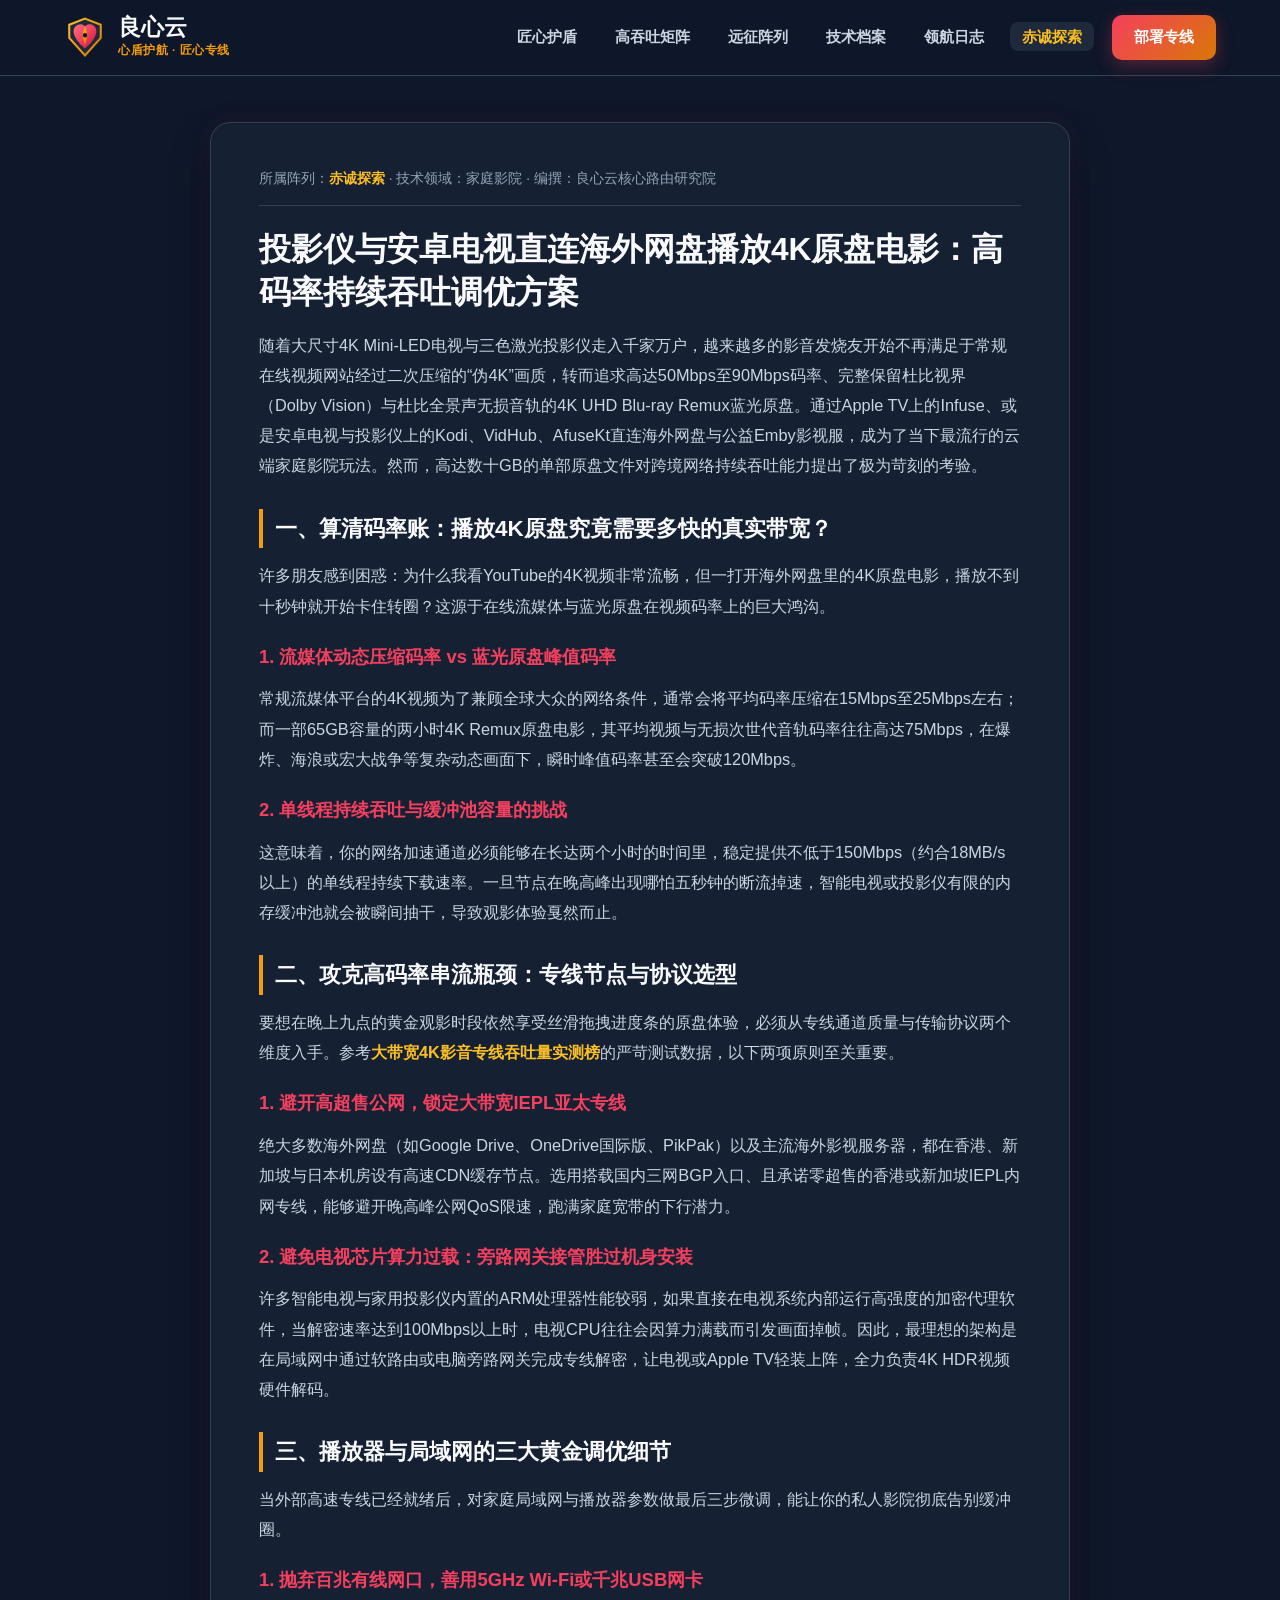
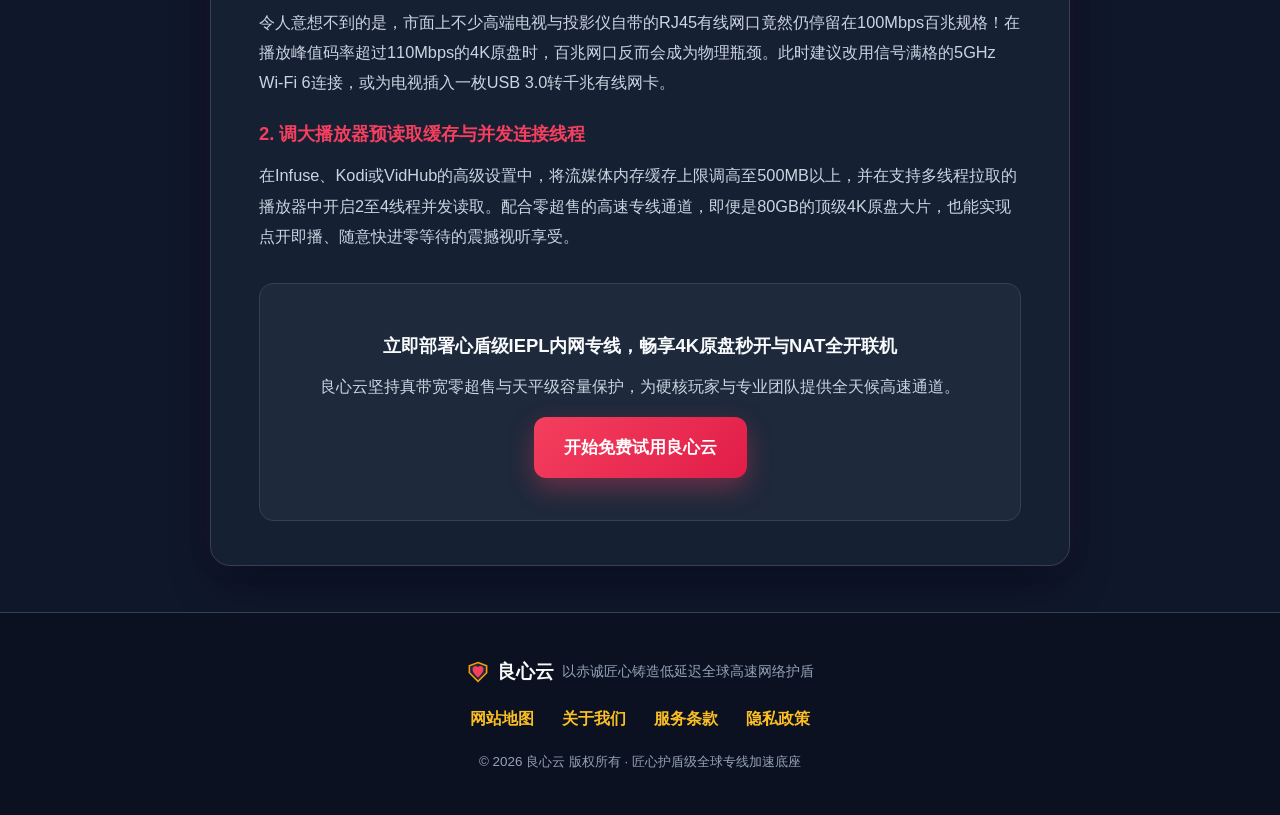
==== android-tv-projector-4k-remux-streaming.html @ 1a0107a6 "Deploy liangxinyun.quest landing page" ====
<!DOCTYPE html>
<html lang="zh-CN">
<head>
  <meta charset="UTF-8">
  <meta name="viewport" content="width=device-width, initial-scale=1.0">
  <title>投影仪与安卓电视直连海外网盘播放4K原盘电影：高码率持续吞吐调优方案 - 良心云</title>
  <meta name="description" content="拒绝压缩画质的流媒体妥协！详解Apple TV、安卓电视与投影仪通过WebDAV/Emby直连海外网盘播放80Mbps蓝光原盘的网络调优秘诀。">
  <link rel="canonical" href="https://liangxinyun.quest/android-tv-projector-4k-remux-streaming.html">
  <link rel="stylesheet" href="style.css">
</head>
<body>
  <header class="quest-header">
  <div class="deck-container deck-header-row">
    <a href="index.html" class="quest-brand" aria-label="良心云首页">
      <svg class="quest-logo-svg" viewBox="0 0 48 48" width="42" height="42" aria-hidden="true">
  <defs>
    <linearGradient id="shieldGoldGrad" x1="0%" y1="0%" x2="100%" y2="100%">
      <stop offset="0%" stop-color="#FBBF24"/>
      <stop offset="100%" stop-color="#D97706"/>
    </linearGradient>
    <linearGradient id="heartFlameGrad" x1="0%" y1="0%" x2="100%" y2="100%">
      <stop offset="0%" stop-color="#FB7185"/>
      <stop offset="50%" stop-color="#F43F5E"/>
      <stop offset="100%" stop-color="#BE123C"/>
    </linearGradient>
  </defs>
  <!-- Outer Shield Frame -->
  <polygon points="24,3 42,10 42,25 24,45 6,25 6,10" fill="#1E293B" stroke="url(#shieldGoldGrad)" stroke-width="2.4"/>
  <!-- Faceted Geometric Heart Crest -->
  <path d="M24 37C24 37 11 27.5 11 17.5C11 12.8 14.5 9.5 18.8 9.5C21.5 9.5 24 11.8 24 11.8C24 11.8 26.5 9.5 29.2 9.5C33.5 9.5 37 12.8 37 17.5C37 27.5 24 37 24 37Z" fill="url(#heartFlameGrad)"/>
  <!-- Golden Compass Needle Inside Heart -->
  <polygon points="24,11 27,22 24,33 21,22" fill="url(#shieldGoldGrad)"/>
  <circle cx="24" cy="22" r="2.5" fill="#0F172A"/>
</svg>
      <div class="quest-brand-meta">
        <span class="quest-brand-title">良心云</span>
        <span class="quest-brand-badge">心盾护航 · 匠心专线</span>
      </div>
    </a>
    <nav class="quest-nav" aria-label="主导航">
      <ul class="quest-nav-list">
        <li><a href="index.html#shield-armor" class="quest-nav-link">匠心护盾</a></li>
        <li><a href="index.html#throughput-matrix" class="quest-nav-link">高吞吐矩阵</a></li>
        <li><a href="index.html#expedition-tariffs" class="quest-nav-link">远征阵列</a></li>
        <li><a href="index.html#tech-dossier" class="quest-nav-link">技术档案</a></li>
        <li><a href="index.html#navigator-logs" class="quest-nav-link">领航日志</a></li>
        <li><a href="true-quest.html" class="quest-nav-link active-quest">赤诚探索</a></li>
      </ul>
      <a href="https://ww012.twilightaff.com/#/?code=A56DH1Af" rel="nofollow" target="_blank" class="quest-cta-btn">部署专线</a>
    </nav>
  </div>
</header>
  <main class="deck-container">
    <article class="quest-article-box">
      <div class="quest-article-meta">
        <span>所属阵列：<a href="true-quest.html">赤诚探索</a></span> · <span>技术领域：家庭影院</span> · <span>编撰：良心云核心路由研究院</span>
      </div>
      <h1>投影仪与安卓电视直连海外网盘播放4K原盘电影：高码率持续吞吐调优方案</h1>
      
<p>随着大尺寸4K Mini-LED电视与三色激光投影仪走入千家万户，越来越多的影音发烧友开始不再满足于常规在线视频网站经过二次压缩的“伪4K”画质，转而追求高达50Mbps至90Mbps码率、完整保留杜比视界（Dolby Vision）与杜比全景声无损音轨的4K UHD Blu-ray Remux蓝光原盘。通过Apple TV上的Infuse、或是安卓电视与投影仪上的Kodi、VidHub、AfuseKt直连海外网盘与公益Emby影视服，成为了当下最流行的云端家庭影院玩法。然而，高达数十GB的单部原盘文件对跨境网络持续吞吐能力提出了极为苛刻的考验。</p>

<h2>一、算清码率账：播放4K原盘究竟需要多快的真实带宽？</h2>
<p>许多朋友感到困惑：为什么我看YouTube的4K视频非常流畅，但一打开海外网盘里的4K原盘电影，播放不到十秒钟就开始卡住转圈？这源于在线流媒体与蓝光原盘在视频码率上的巨大鸿沟。</p>

<h3>1. 流媒体动态压缩码率 vs 蓝光原盘峰值码率</h3>
<p>常规流媒体平台的4K视频为了兼顾全球大众的网络条件，通常会将平均码率压缩在15Mbps至25Mbps左右；而一部65GB容量的两小时4K Remux原盘电影，其平均视频与无损次世代音轨码率往往高达75Mbps，在爆炸、海浪或宏大战争等复杂动态画面下，瞬时峰值码率甚至会突破120Mbps。</p>

<h3>2. 单线程持续吞吐与缓冲池容量的挑战</h3>
<p>这意味着，你的网络加速通道必须能够在长达两个小时的时间里，稳定提供不低于150Mbps（约合18MB/s以上）的单线程持续下载速率。一旦节点在晚高峰出现哪怕五秒钟的断流掉速，智能电视或投影仪有限的内存缓冲池就会被瞬间抽干，导致观影体验戛然而止。</p>

<h2>二、攻克高码率串流瓶颈：专线节点与协议选型</h2>
<p>要想在晚上九点的黄金观影时段依然享受丝滑拖拽进度条的原盘体验，必须从专线通道质量与传输协议两个维度入手。参考<a href="https://tizilab.net/" target="_blank">大带宽4K影音专线吞吐量实测榜</a>的严苛测试数据，以下两项原则至关重要。</p>

<h3>1. 避开高超售公网，锁定大带宽IEPL亚太专线</h3>
<p>绝大多数海外网盘（如Google Drive、OneDrive国际版、PikPak）以及主流海外影视服务器，都在香港、新加坡与日本机房设有高速CDN缓存节点。选用搭载国内三网BGP入口、且承诺零超售的香港或新加坡IEPL内网专线，能够避开晚高峰公网QoS限速，跑满家庭宽带的下行潜力。</p>

<h3>2. 避免电视芯片算力过载：旁路网关接管胜过机身安装</h3>
<p>许多智能电视与家用投影仪内置的ARM处理器性能较弱，如果直接在电视系统内部运行高强度的加密代理软件，当解密速率达到100Mbps以上时，电视CPU往往会因算力满载而引发画面掉帧。因此，最理想的架构是在局域网中通过软路由或电脑旁路网关完成专线解密，让电视或Apple TV轻装上阵，全力负责4K HDR视频硬件解码。</p>

<h2>三、播放器与局域网的三大黄金调优细节</h2>
<p>当外部高速专线已经就绪后，对家庭局域网与播放器参数做最后三步微调，能让你的私人影院彻底告别缓冲圈。</p>

<h3>1. 抛弃百兆有线网口，善用5GHz Wi-Fi或千兆USB网卡</h3>
<p>令人意想不到的是，市面上不少高端电视与投影仪自带的RJ45有线网口竟然仍停留在100Mbps百兆规格！在播放峰值码率超过110Mbps的4K原盘时，百兆网口反而会成为物理瓶颈。此时建议改用信号满格的5GHz Wi-Fi 6连接，或为电视插入一枚USB 3.0转千兆有线网卡。</p>

<h3>2. 调大播放器预读取缓存与并发连接线程</h3>
<p>在Infuse、Kodi或VidHub的高级设置中，将流媒体内存缓存上限调高至500MB以上，并在支持多线程拉取的播放器中开启2至4线程并发读取。配合零超售的高速专线通道，即便是80GB的顶级4K原盘大片，也能实现点开即播、随意快进零等待的震撼视听享受。</p>

      <div class="quest-cta-banner">
        <h3>立即部署心盾级IEPL内网专线，畅享4K原盘秒开与NAT全开联机</h3>
        <p>良心云坚持真带宽零超售与天平级容量保护，为硬核玩家与专业团队提供全天候高速通道。</p>
        <p style="margin-top:14px;">
          <a href="https://ww012.twilightaff.com/#/?code=A56DH1Af" rel="nofollow" target="_blank" class="btn-flame-primary">开始免费试用良心云</a>
        </p>
      </div>
    </article>
  </main>
  <footer class="quest-footer">
  <div class="deck-container footer-deck">
    <div class="footer-crest-line">
      <svg viewBox="0 0 28 28" width="22" height="22" aria-hidden="true">
        <polygon points="14,2 25,6 25,15 14,26 3,15 3,6" fill="#1E293B" stroke="#F59E0B" stroke-width="2"/>
        <path d="M14 21C14 21 7 15.5 7 10.5C7 8 9 6.5 11.2 6.5C12.7 6.5 14 8 14 8C14 8 15.3 6.5 16.8 6.5C19 6.5 21 8 21 10.5C21 15.5 14 21 14 21Z" fill="#F43F5E"/>
      </svg>
      <span class="footer-title-strong">良心云</span>
      <span class="footer-sub-motto">以赤诚匠心铸造低延迟全球高速网络护盾</span>
    </div>
    <nav class="footer-quad-links" aria-label="页脚导航">
      <a href="sitemap.html">网站地图</a>
      <a href="about.html">关于我们</a>
      <a href="terms.html">服务条款</a>
      <a href="privacy.html">隐私政策</a>
    </nav>
    <p class="footer-copyright">© 2026 良心云 版权所有 · 匠心护盾级全球专线加速底座</p>
  </div>
</footer>
</body>
</html>
---- style.css ----
/* 良心云 liangxinyun.quest - 匠心天平护盾之心与深海赤金探索风格 */
:root {
  --navy-abyss: #0F172A;
  --indigo-slate: #1E293B;
  --indigo-card: #162033;
  --heart-flame: #F43F5E;
  --artisan-gold: #F59E0B;
  --gold-bright: #FBBF24;
  --emerald-ok: #10B981;
  --text-alabaster: #F8FAFC;
  --text-silver: #CBD5E1;
  --text-muted: #94A3B8;
  --border-steel: #334155;
  --shadow-quest: 0 20px 44px -10px rgba(2, 6, 23, 0.65), 0 0 24px rgba(244, 63, 94, 0.08);
}

* {
  box-sizing: border-box;
  margin: 0;
  padding: 0;
}

html {
  scroll-behavior: smooth;
  font-size: 16px;
}

body {
  font-family: -apple-system, BlinkMacSystemFont, "PingFang SC", "Hiragino Sans GB", "Microsoft YaHei", sans-serif;
  background-color: var(--navy-abyss);
  color: var(--text-silver);
  line-height: 1.78;
}

/* 醒目赤金超链接，访问前后保持一致，绝不使用默认蓝紫 */
a,
a:link,
a:visited {
  color: var(--gold-bright);
  text-decoration: none;
  font-weight: 600;
  transition: color 0.2s ease, opacity 0.2s ease;
}

a:hover,
a:active {
  color: var(--heart-flame);
  text-decoration: underline;
}

.deck-container {
  width: 100%;
  max-width: 1200px;
  margin: 0 auto;
  padding: 0 24px;
}

/* Header */
.quest-header {
  position: sticky;
  top: 0;
  z-index: 100;
  background: rgba(15, 23, 42, 0.95);
  border-bottom: 1px solid var(--border-steel);
}

.deck-header-row {
  display: flex;
  align-items: center;
  justify-content: space-between;
  padding-top: 14px;
  padding-bottom: 14px;
  gap: 16px;
}

.quest-brand,
.quest-brand:link,
.quest-brand:visited {
  display: inline-flex;
  align-items: center;
  gap: 12px;
  color: var(--text-alabaster);
  text-decoration: none;
}

.quest-brand-meta {
  display: flex;
  flex-direction: column;
}

.quest-brand-title {
  font-size: 1.42rem;
  font-weight: 900;
  color: var(--text-alabaster);
  line-height: 1.15;
}

.quest-brand-badge {
  font-size: 0.72rem;
  color: var(--artisan-gold);
  font-weight: 700;
  letter-spacing: 0.05em;
}

.quest-nav {
  display: flex;
  align-items: center;
  gap: 18px;
  flex-wrap: wrap;
}

.quest-nav-list {
  display: flex;
  align-items: center;
  list-style: none;
  gap: 14px;
  flex-wrap: wrap;
}

.quest-nav-link,
.quest-nav-link:link,
.quest-nav-link:visited {
  color: var(--text-silver);
  font-size: 0.95rem;
  font-weight: 600;
  padding: 6px 12px;
  border-radius: 8px;
  text-decoration: none;
}

.quest-nav-link:hover,
.quest-nav-link.active-quest {
  color: var(--gold-bright);
  background: var(--indigo-slate);
  text-decoration: none;
}

.quest-cta-btn,
.quest-cta-btn:link,
.quest-cta-btn:visited {
  display: inline-flex;
  align-items: center;
  justify-content: center;
  background: linear-gradient(135deg, #F43F5E 0%, #D97706 100%);
  color: #FFFFFF;
  font-size: 0.94rem;
  font-weight: 800;
  padding: 9px 22px;
  border-radius: 10px;
  box-shadow: 0 6px 18px rgba(244, 63, 94, 0.30);
  text-decoration: none;
}

.quest-cta-btn:hover {
  color: #FFFFFF;
  transform: translateY(-1px);
  text-decoration: none;
}

/* Keyframes */
@keyframes astrolabeRotate {
  0% { transform: rotate(0deg); }
  100% { transform: rotate(360deg); }
}

@keyframes shieldPulse {
  0%, 100% { transform: scale(1); }
  50% { transform: scale(1.06); }
}

@keyframes beamDash {
  0% { stroke-dashoffset: 320; }
  100% { stroke-dashoffset: 0; }
}

/* Command-Deck Hero */
.command-hero {
  padding: 64px 0 50px;
}

.command-grid {
  display: grid;
  grid-template-columns: 1.06fr 0.94fr;
  gap: 42px;
  align-items: center;
}

.crest-pill {
  display: inline-flex;
  align-items: center;
  gap: 10px;
  background: var(--indigo-slate);
  border: 1px solid #475569;
  color: var(--gold-bright);
  padding: 6px 16px;
  border-radius: 8px;
  font-size: 0.86rem;
  font-weight: 700;
  margin-bottom: 20px;
}

.crest-dot {
  width: 9px;
  height: 9px;
  border-radius: 50%;
  background: var(--emerald-ok);
  box-shadow: 0 0 8px var(--emerald-ok);
}

.command-h1 {
  font-size: 2.7rem;
  line-height: 1.25;
  font-weight: 900;
  color: var(--text-alabaster);
  margin-bottom: 20px;
}

.command-h1 .flame-span {
  color: var(--heart-flame);
}

.command-h1 .gold-span {
  color: var(--gold-bright);
}

.command-desc {
  font-size: 1.1rem;
  color: var(--text-silver);
  margin-bottom: 28px;
}

.command-actions {
  display: flex;
  flex-wrap: wrap;
  gap: 16px;
  margin-bottom: 32px;
}

.btn-flame-primary,
.btn-flame-primary:link,
.btn-flame-primary:visited {
  display: inline-flex;
  align-items: center;
  justify-content: center;
  background: linear-gradient(135deg, #F43F5E 0%, #E11D48 100%);
  color: #FFFFFF;
  font-size: 1.05rem;
  font-weight: 800;
  padding: 15px 30px;
  border-radius: 12px;
  box-shadow: 0 10px 26px rgba(244, 63, 94, 0.35);
  text-decoration: none;
}

.btn-flame-primary:hover {
  color: #FFFFFF;
  transform: translateY(-2px);
  text-decoration: none;
}

.btn-gold-rank,
.btn-gold-rank:link,
.btn-gold-rank:visited {
  display: inline-flex;
  align-items: center;
  justify-content: center;
  background: var(--indigo-slate);
  color: var(--gold-bright);
  border: 2px solid var(--artisan-gold);
  font-size: 1.03rem;
  font-weight: 800;
  padding: 13px 26px;
  border-radius: 12px;
  text-decoration: none;
}

.btn-gold-rank:hover {
  background: #283548;
  color: #FFFFFF;
  transform: translateY(-2px);
  text-decoration: none;
}

.telemetry-bar {
  display: grid;
  grid-template-columns: repeat(3, 1fr);
  gap: 14px;
  background: var(--indigo-card);
  border: 1px solid var(--border-steel);
  border-radius: 14px;
  padding: 16px 20px;
}

.tele-item strong {
  display: block;
  font-size: 1.32rem;
  color: var(--gold-bright);
  font-weight: 900;
}

.tele-item span {
  font-size: 0.82rem;
  color: var(--text-muted);
}

/* Astrolabe Stage */
.astrolabe-panel {
  background: radial-gradient(circle at center, #1E293B 0%, #0F172A 100%);
  border: 1.5px solid var(--border-steel);
  border-radius: 22px;
  padding: 22px;
  box-shadow: var(--shadow-quest);
}

.astrolabe-header {
  display: flex;
  justify-content: space-between;
  align-items: center;
  padding-bottom: 10px;
  margin-bottom: 12px;
  border-bottom: 1px solid var(--border-steel);
  font-size: 0.84rem;
  color: var(--text-alabaster);
  font-weight: 700;
}

.astrolabe-status {
  color: var(--emerald-ok);
  font-size: 0.78rem;
}

.astrolabe-svg {
  width: 100%;
  height: auto;
  display: block;
}

.compass-ring-rot {
  transform-origin: 230px 175px;
  animation: astrolabeRotate 24s infinite linear;
}

.heart-shield-core {
  transform-origin: 230px 175px;
  animation: shieldPulse 2.6s infinite ease-in-out;
}

.route-beam {
  stroke-dasharray: 320;
  animation: beamDash 3.6s infinite linear;
}

/* Divider */
.astrolabe-divider {
  width: 100%;
  overflow: hidden;
  padding: 8px 0;
}

.astrolabe-divider svg {
  width: 100%;
  height: 44px;
  display: block;
}

/* Sections */
.quest-section {
  padding: 68px 0;
}

.quest-section.slate-band {
  background: #131D31;
}

.quest-sec-head {
  text-align: center;
  max-width: 760px;
  margin: 0 auto 48px;
}

.quest-tag-badge {
  display: inline-block;
  font-size: 0.82rem;
  font-weight: 800;
  color: var(--gold-bright);
  background: var(--indigo-slate);
  border: 1px solid var(--border-steel);
  padding: 4px 14px;
  border-radius: 6px;
  margin-bottom: 12px;
}

.quest-sec-head h2 {
  font-size: 2.1rem;
  color: var(--text-alabaster);
  font-weight: 900;
  margin-bottom: 12px;
}

.quest-sec-head p {
  font-size: 1.02rem;
  color: var(--text-muted);
}

/* 3-Card Armored Advantage Grid */
.armor-trio {
  display: grid;
  grid-template-columns: repeat(3, 1fr);
  gap: 26px;
}

.armor-card {
  background: var(--indigo-card);
  border: 1px solid var(--border-steel);
  border-top: 3px solid var(--artisan-gold);
  border-radius: 18px;
  padding: 30px 26px;
  box-shadow: var(--shadow-quest);
}

.armor-icon {
  margin-bottom: 18px;
}

.armor-card h3 {
  font-size: 1.26rem;
  color: var(--text-alabaster);
  font-weight: 800;
  margin-bottom: 12px;
}

.armor-card p {
  font-size: 0.96rem;
  color: var(--text-silver);
  margin-bottom: 16px;
}

.armor-spec {
  display: inline-block;
  font-size: 0.8rem;
  font-weight: 700;
  color: var(--emerald-ok);
  background: rgba(16, 185, 129, 0.12);
  border: 1px solid rgba(16, 185, 129, 0.35);
  padding: 4px 10px;
  border-radius: 6px;
}

/* 4-Card High-Throughput Matrix */
.matrix-quad {
  display: grid;
  grid-template-columns: repeat(2, 1fr);
  gap: 24px;
}

.matrix-unit {
  background: var(--indigo-card);
  border: 1px solid var(--border-steel);
  border-radius: 18px;
  padding: 28px;
  box-shadow: var(--shadow-quest);
}

.matrix-top {
  display: flex;
  align-items: center;
  gap: 14px;
  margin-bottom: 12px;
}

.matrix-top h3 {
  font-size: 1.24rem;
  color: var(--text-alabaster);
  font-weight: 800;
}

.matrix-unit p {
  font-size: 0.96rem;
  color: var(--text-silver);
  margin-bottom: 14px;
}

.matrix-pills {
  display: flex;
  flex-wrap: wrap;
  gap: 8px;
}

.matrix-pill {
  font-size: 0.78rem;
  font-weight: 700;
  color: var(--gold-bright);
  background: var(--indigo-slate);
  border: 1px solid var(--border-steel);
  padding: 3px 10px;
  border-radius: 6px;
}

/* 3-Column Expedition Pricing */
.tariff-grid {
  display: grid;
  grid-template-columns: repeat(3, 1fr);
  gap: 26px;
}

.tariff-card {
  background: var(--indigo-card);
  border: 1px solid var(--border-steel);
  border-radius: 20px;
  padding: 34px 28px;
  box-shadow: var(--shadow-quest);
  display: flex;
  flex-direction: column;
  justify-content: space-between;
  position: relative;
}

.tariff-card.flagship-shield {
  border: 2px solid var(--artisan-gold);
  background: linear-gradient(180deg, #1E293B 0%, #162033 100%);
}

.shield-flag {
  position: absolute;
  top: -13px;
  right: 24px;
  background: linear-gradient(135deg, #F59E0B 0%, #D97706 100%);
  color: #0F172A;
  font-size: 0.78rem;
  font-weight: 900;
  padding: 4px 14px;
  border-radius: 6px;
}

.tariff-name {
  font-size: 1.35rem;
  color: var(--text-alabaster);
  font-weight: 900;
  margin-bottom: 6px;
}

.tariff-sub {
  font-size: 0.88rem;
  color: var(--text-muted);
  margin-bottom: 18px;
}

.tariff-price-row {
  margin-bottom: 20px;
  padding-bottom: 16px;
  border-bottom: 1px dashed var(--border-steel);
}

.tariff-num {
  font-size: 2.45rem;
  font-weight: 900;
  color: var(--gold-bright);
}

.tariff-unit {
  font-size: 0.92rem;
  color: var(--text-muted);
}

.tariff-specs {
  list-style: none;
  margin-bottom: 26px;
}

.tariff-specs li {
  display: flex;
  align-items: center;
  gap: 10px;
  margin-bottom: 12px;
  font-size: 0.95rem;
  color: var(--text-silver);
}

.tariff-btn,
.tariff-btn:link,
.tariff-btn:visited {
  display: block;
  text-align: center;
  background: linear-gradient(135deg, #F43F5E 0%, #D97706 100%);
  color: #FFFFFF;
  font-weight: 800;
  padding: 13px 20px;
  border-radius: 10px;
  text-decoration: none;
}

.tariff-btn:hover {
  color: #FFFFFF;
  opacity: 0.93;
  text-decoration: none;
}

/* FAQ & Logs */
.dossier-grid {
  display: grid;
  grid-template-columns: repeat(2, 1fr);
  gap: 22px;
}

.dossier-box {
  background: var(--indigo-card);
  border: 1px solid var(--border-steel);
  border-left: 4px solid var(--heart-flame);
  border-radius: 14px;
  padding: 24px;
}

.dossier-box h3 {
  font-size: 1.12rem;
  color: var(--text-alabaster);
  font-weight: 800;
  margin-bottom: 10px;
}

.log-trio {
  display: grid;
  grid-template-columns: repeat(3, 1fr);
  gap: 24px;
}

.log-card {
  background: var(--indigo-card);
  border: 1px solid var(--border-steel);
  border-radius: 18px;
  padding: 26px;
}

.log-text {
  font-size: 0.95rem;
  color: var(--text-silver);
  margin-bottom: 18px;
}

.log-meta {
  border-top: 1px solid var(--border-steel);
  padding-top: 12px;
  display: flex;
  justify-content: space-between;
  font-size: 0.84rem;
  color: var(--gold-bright);
  font-weight: 700;
}

/* Hub & Article Pages */
.quest-page-hero {
  background: #131D31;
  border-bottom: 1px solid var(--border-steel);
  padding: 50px 0 38px;
  text-align: center;
}

.quest-page-hero h1 {
  font-size: 2.25rem;
  color: var(--text-alabaster);
  font-weight: 900;
  margin-bottom: 10px;
}

.quest-page-hero p {
  max-width: 700px;
  margin: 0 auto;
  color: var(--text-silver);
}

.quest-hub-grid {
  display: grid;
  grid-template-columns: repeat(3, 1fr);
  gap: 26px;
  padding: 50px 0;
}

.quest-hub-card {
  background: var(--indigo-card);
  border: 1px solid var(--border-steel);
  border-radius: 18px;
  padding: 26px;
  box-shadow: var(--shadow-quest);
  display: flex;
  flex-direction: column;
  justify-content: space-between;
}

.quest-hub-badge {
  display: inline-block;
  font-size: 0.76rem;
  font-weight: 800;
  color: var(--gold-bright);
  background: var(--indigo-slate);
  padding: 4px 10px;
  border-radius: 6px;
  margin-bottom: 12px;
}

.quest-hub-card h2 {
  font-size: 1.2rem;
  line-height: 1.45;
  margin-bottom: 12px;
}

.quest-hub-card h2 a,
.quest-hub-card h2 a:link,
.quest-hub-card h2 a:visited {
  color: var(--text-alabaster);
  text-decoration: none;
}

.quest-hub-card h2 a:hover {
  color: var(--gold-bright);
}

.quest-hub-card p {
  font-size: 0.93rem;
  color: var(--text-muted);
  margin-bottom: 18px;
}

.quest-article-box {
  max-width: 860px;
  margin: 46px auto;
  background: var(--indigo-card);
  border: 1px solid var(--border-steel);
  border-radius: 20px;
  padding: 44px 48px;
  box-shadow: var(--shadow-quest);
}

.quest-article-meta {
  font-size: 0.86rem;
  color: var(--text-muted);
  padding-bottom: 14px;
  margin-bottom: 22px;
  border-bottom: 1px solid var(--border-steel);
}

.quest-article-box h1 {
  font-size: 1.98rem;
  color: var(--text-alabaster);
  font-weight: 900;
  margin-bottom: 16px;
  line-height: 1.35;
}

.quest-article-box h2 {
  font-size: 1.4rem;
  color: var(--text-alabaster);
  font-weight: 800;
  margin: 28px 0 12px;
  padding-left: 12px;
  border-left: 4px solid var(--artisan-gold);
}

.quest-article-box h3 {
  font-size: 1.15rem;
  color: var(--heart-flame);
  font-weight: 800;
  margin: 20px 0 10px;
}

.quest-article-box p {
  font-size: 1.02rem;
  color: var(--text-silver);
  margin-bottom: 16px;
  line-height: 1.85;
}

.quest-cta-banner {
  margin-top: 32px;
  padding: 26px;
  background: var(--indigo-slate);
  border: 1px solid var(--border-steel);
  border-radius: 14px;
  text-align: center;
}

.quest-cta-banner h3 {
  color: var(--text-alabaster);
  margin-bottom: 8px;
}

/* Footer */
.quest-footer {
  background: #0B1120;
  border-top: 1px solid var(--border-steel);
  padding: 42px 0;
  margin-top: 44px;
}

.footer-deck {
  display: flex;
  flex-direction: column;
  align-items: center;
  gap: 16px;
  text-align: center;
}

.footer-crest-line {
  display: flex;
  align-items: center;
  gap: 8px;
  flex-wrap: wrap;
  justify-content: center;
}

.footer-title-strong {
  font-size: 1.2rem;
  font-weight: 900;
  color: var(--text-alabaster);
}

.footer-sub-motto {
  font-size: 0.9rem;
  color: var(--text-muted);
}

.footer-quad-links {
  display: flex;
  gap: 28px;
  flex-wrap: wrap;
  justify-content: center;
}

.footer-copyright {
  font-size: 0.84rem;
  color: var(--text-muted);
}

@media (max-width: 960px) {
  .command-grid,
  .armor-trio,
  .matrix-quad,
  .tariff-grid,
  .dossier-grid,
  .log-trio,
  .quest-hub-grid {
    grid-template-columns: 1fr;
  }
}

@media (max-width: 768px) {
  .deck-header-row {
    flex-direction: column;
    align-items: flex-start;
    gap: 12px;
  }
  .quest-nav {
    width: 100%;
    display: flex !important;
    flex-wrap: wrap;
    gap: 10px;
  }
  .quest-nav-list {
    display: flex !important;
    flex-wrap: wrap;
    width: 100%;
    gap: 8px;
  }
  .quest-nav-link {
    font-size: 0.88rem;
    padding: 5px 10px;
    background: var(--indigo-slate);
    border: 1px solid var(--border-steel);
  }
  .quest-cta-btn {
    width: 100%;
    padding: 11px 16px;
  }
  .command-h1 {
    font-size: 2rem;
  }
  .telemetry-bar {
    grid-template-columns: 1fr;
  }
  .quest-article-box {
    padding: 26px 20px;
    margin: 24px 12px;
  }
}
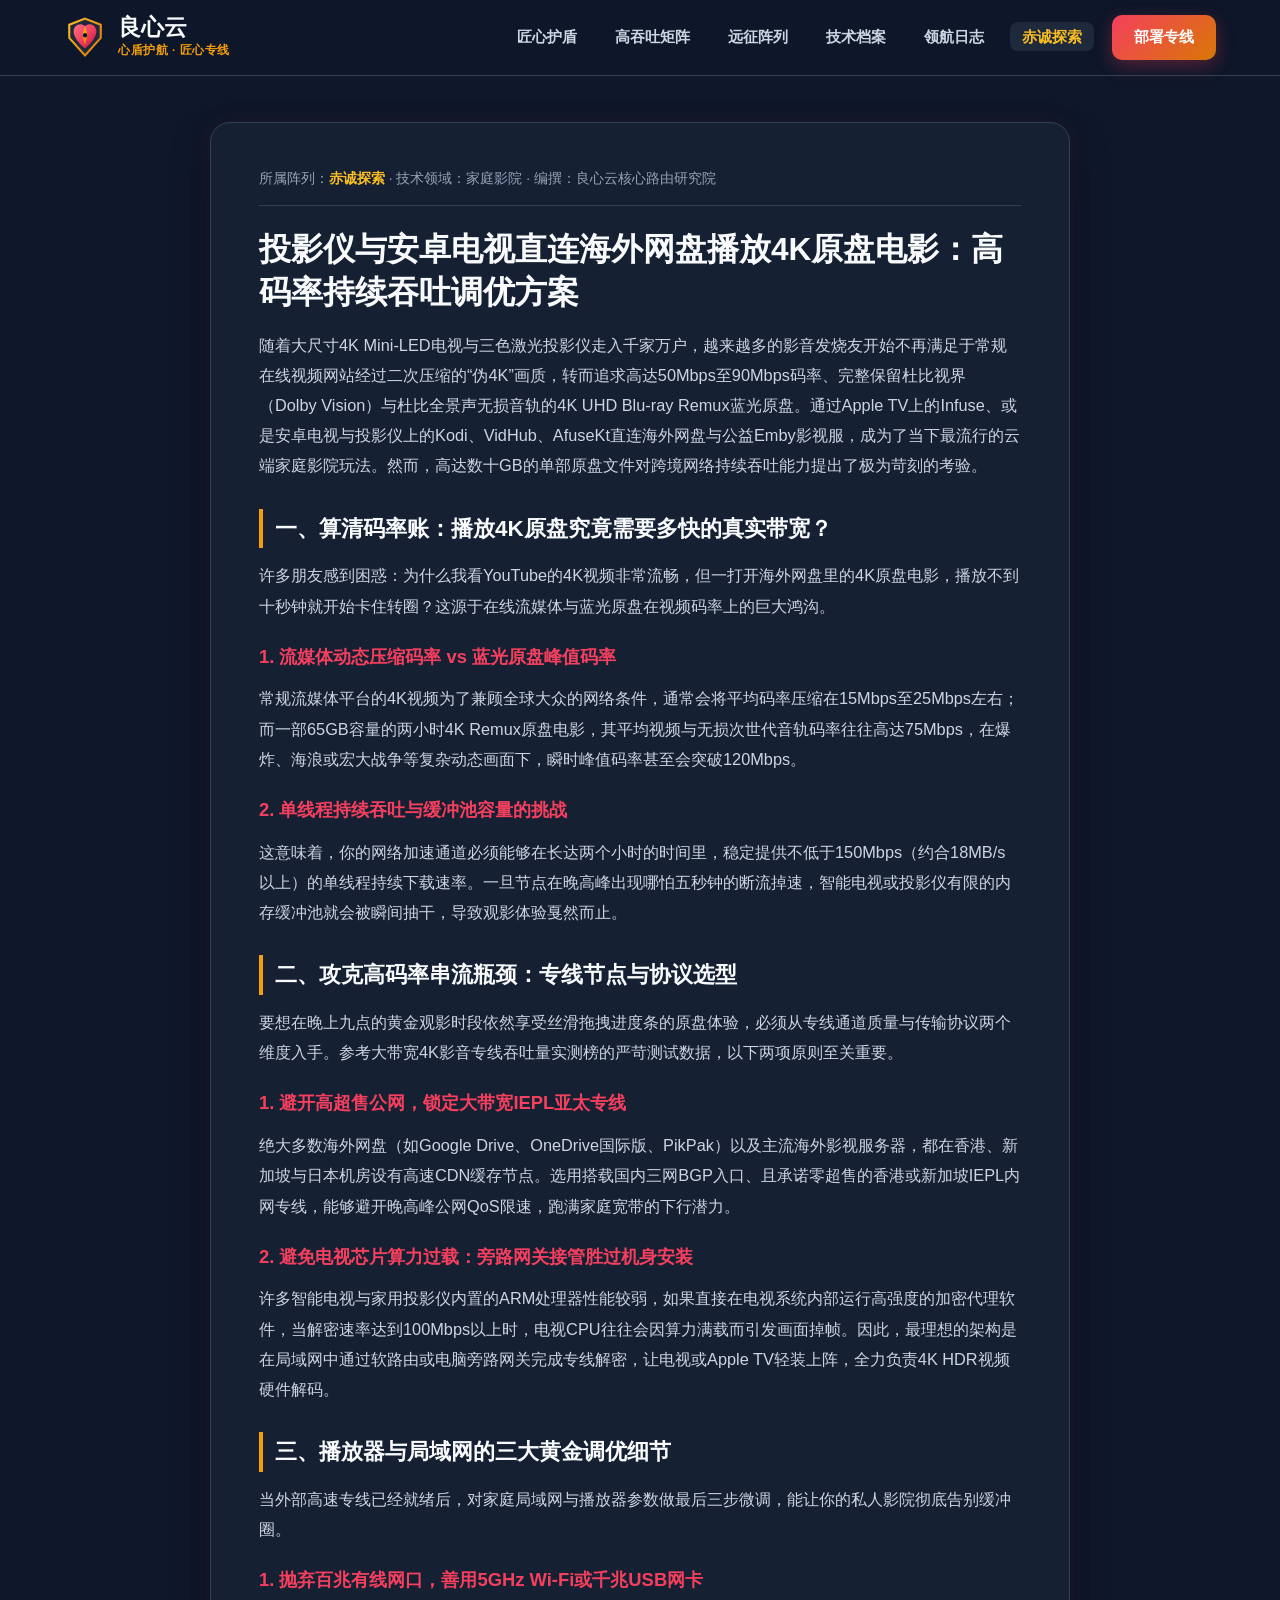
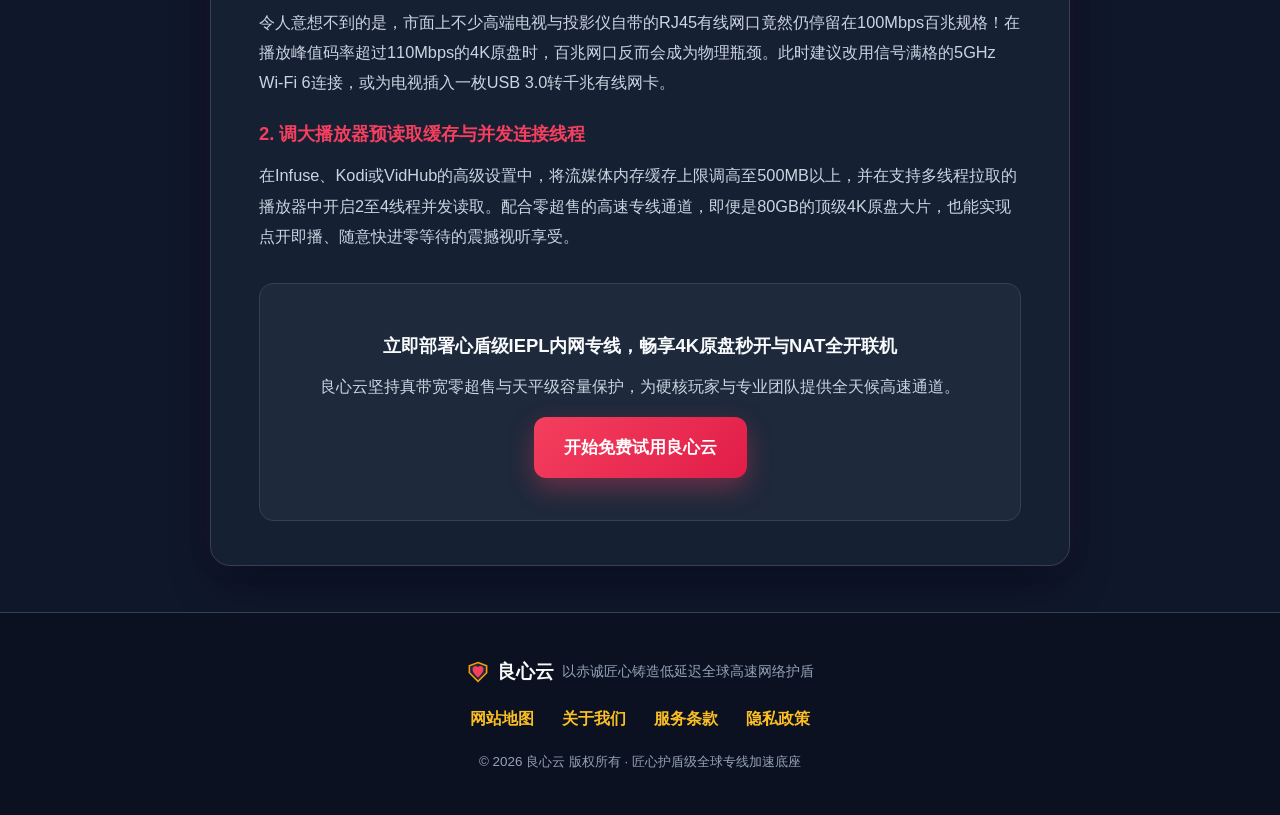
==== commit 07157d5a: "fix: remove external blog links, desensitize subscription terms, and align official landing page sty" ====
--- a/android-tv-projector-4k-remux-streaming.html
+++ b/android-tv-projector-4k-remux-streaming.html
@@ -69,7 +69,7 @@
 <p>这意味着，你的网络加速通道必须能够在长达两个小时的时间里，稳定提供不低于150Mbps（约合18MB/s以上）的单线程持续下载速率。一旦节点在晚高峰出现哪怕五秒钟的断流掉速，智能电视或投影仪有限的内存缓冲池就会被瞬间抽干，导致观影体验戛然而止。</p>
 
 <h2>二、攻克高码率串流瓶颈：专线节点与协议选型</h2>
-<p>要想在晚上九点的黄金观影时段依然享受丝滑拖拽进度条的原盘体验，必须从专线通道质量与传输协议两个维度入手。参考<a href="https://tizilab.net/" target="_blank">大带宽4K影音专线吞吐量实测榜</a>的严苛测试数据，以下两项原则至关重要。</p>
+<p>要想在晚上九点的黄金观影时段依然享受丝滑拖拽进度条的原盘体验，必须从专线通道质量与传输协议两个维度入手。参考大带宽4K影音专线吞吐量实测榜的严苛测试数据，以下两项原则至关重要。</p>
 
 <h3>1. 避开高超售公网，锁定大带宽IEPL亚太专线</h3>
 <p>绝大多数海外网盘（如Google Drive、OneDrive国际版、PikPak）以及主流海外影视服务器，都在香港、新加坡与日本机房设有高速CDN缓存节点。选用搭载国内三网BGP入口、且承诺零超售的香港或新加坡IEPL内网专线，能够避开晚高峰公网QoS限速，跑满家庭宽带的下行潜力。</p>
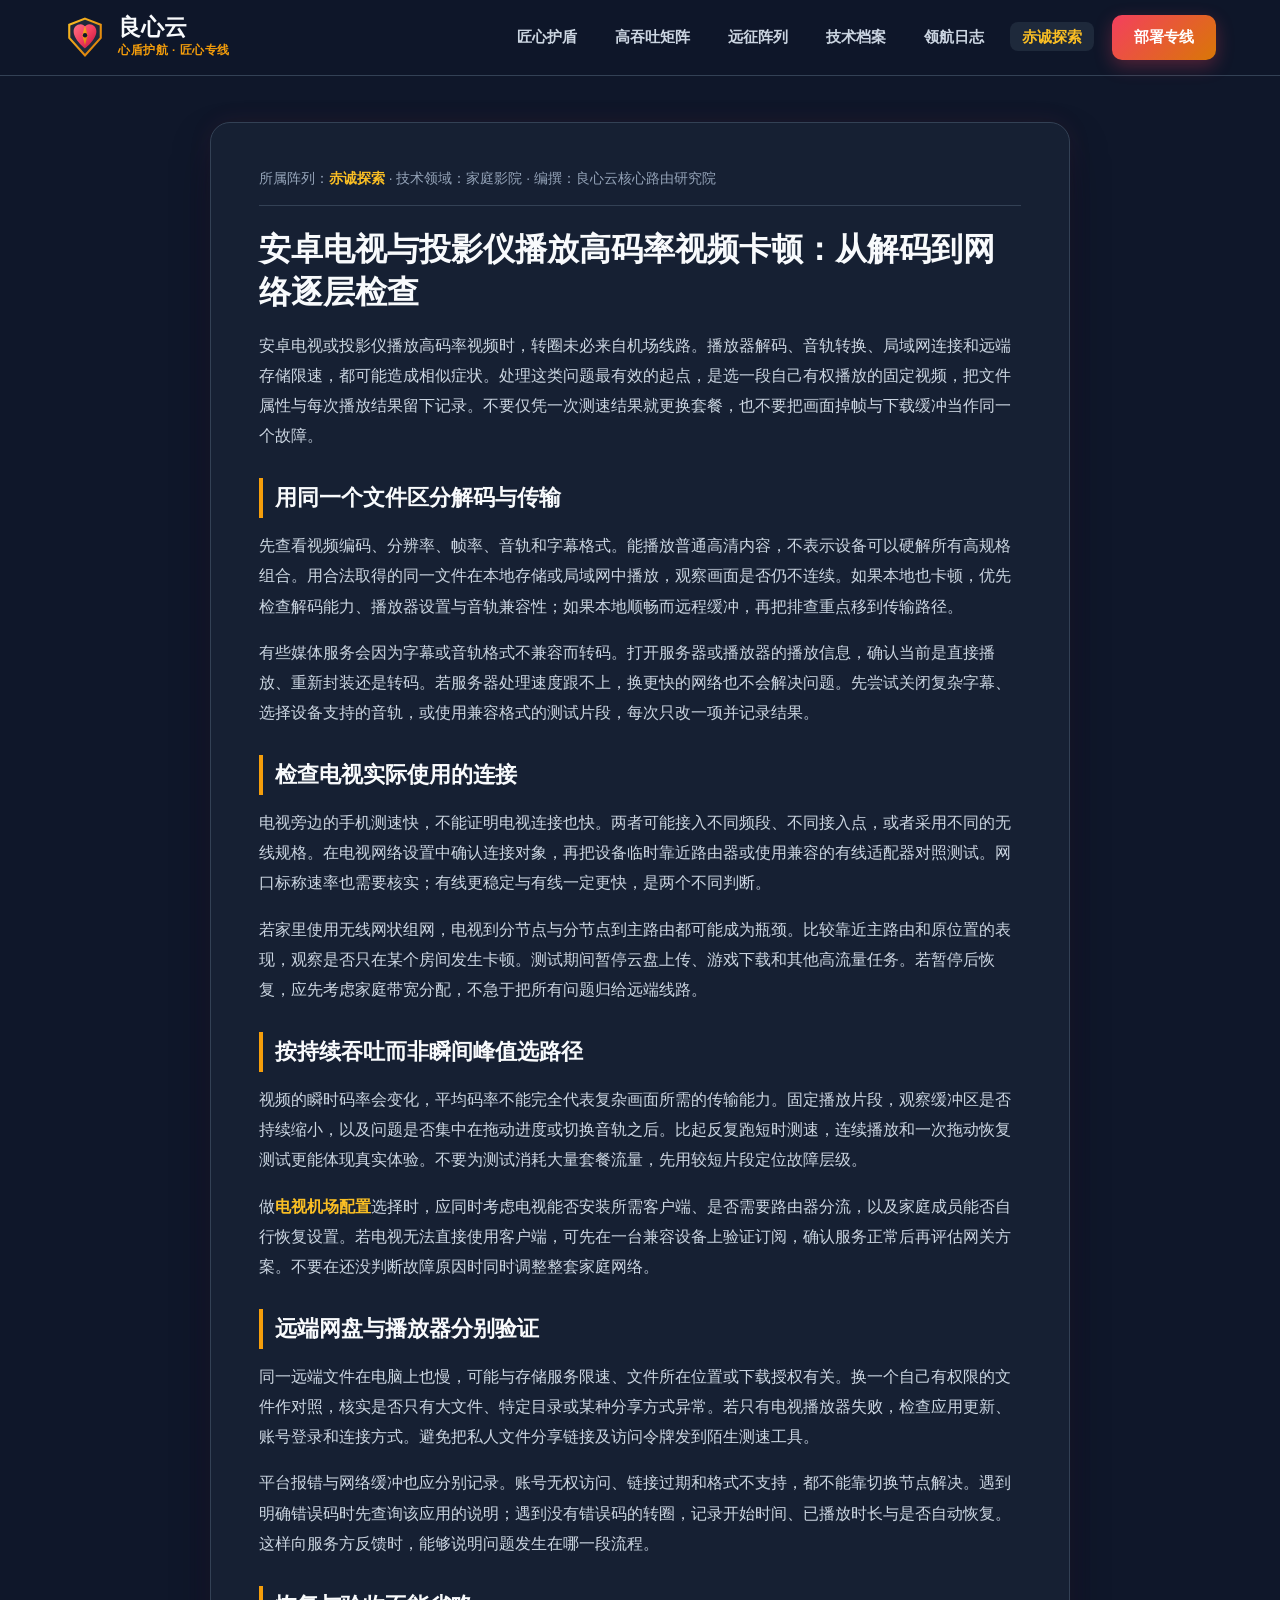
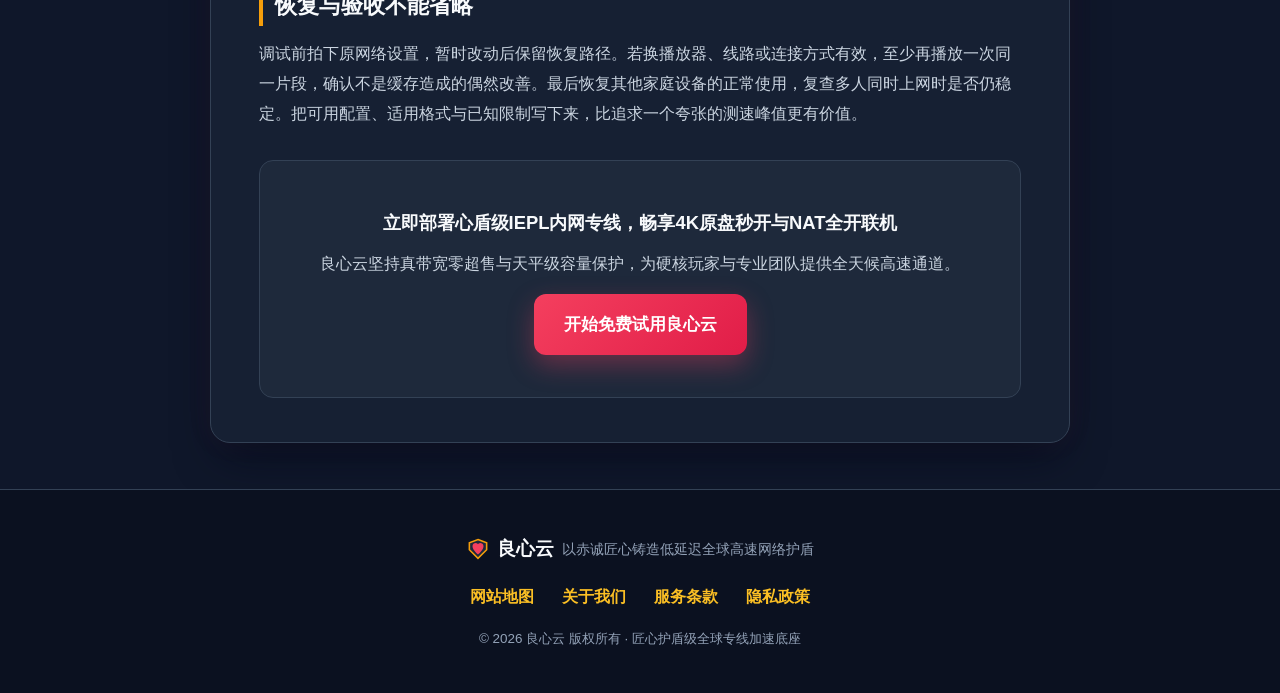
==== commit c1dac77c: "Improve practical airport guides and update recommendation links" ====
--- a/android-tv-projector-4k-remux-streaming.html
+++ b/android-tv-projector-4k-remux-streaming.html
@@ -3,8 +3,8 @@
 <head>
   <meta charset="UTF-8">
   <meta name="viewport" content="width=device-width, initial-scale=1.0">
-  <title>投影仪与安卓电视直连海外网盘播放4K原盘电影：高码率持续吞吐调优方案 - 良心云</title>
-  <meta name="description" content="拒绝压缩画质的流媒体妥协！详解Apple TV、安卓电视与投影仪通过WebDAV/Emby直连海外网盘播放80Mbps蓝光原盘的网络调优秘诀。">
+  <title>安卓电视与投影仪播放高码率视频卡顿：从解码到网络逐层检查｜良心云</title>
+  <meta name="description" content="安卓电视或投影仪播放高码率视频时，转圈未必来自机场线路。播放器解码、音轨转换、局域网连接和远端存储限速，都可能造成相似症状。处理这类问题最有效的起点，是选一段自己有权播放的固定视频，把文件属性与每次播放结果留下记录。不要">
   <link rel="canonical" href="https://liangxinyun.quest/android-tv-projector-4k-remux-streaming.html">
   <link rel="stylesheet" href="style.css">
 </head>
@@ -55,38 +55,25 @@
       <div class="quest-article-meta">
         <span>所属阵列：<a href="true-quest.html">赤诚探索</a></span> · <span>技术领域：家庭影院</span> · <span>编撰：良心云核心路由研究院</span>
       </div>
-      <h1>投影仪与安卓电视直连海外网盘播放4K原盘电影：高码率持续吞吐调优方案</h1>
+      <h1>安卓电视与投影仪播放高码率视频卡顿：从解码到网络逐层检查</h1>
       
-<p>随着大尺寸4K Mini-LED电视与三色激光投影仪走入千家万户，越来越多的影音发烧友开始不再满足于常规在线视频网站经过二次压缩的“伪4K”画质，转而追求高达50Mbps至90Mbps码率、完整保留杜比视界（Dolby Vision）与杜比全景声无损音轨的4K UHD Blu-ray Remux蓝光原盘。通过Apple TV上的Infuse、或是安卓电视与投影仪上的Kodi、VidHub、AfuseKt直连海外网盘与公益Emby影视服，成为了当下最流行的云端家庭影院玩法。然而，高达数十GB的单部原盘文件对跨境网络持续吞吐能力提出了极为苛刻的考验。</p>
 
-<h2>一、算清码率账：播放4K原盘究竟需要多快的真实带宽？</h2>
-<p>许多朋友感到困惑：为什么我看YouTube的4K视频非常流畅，但一打开海外网盘里的4K原盘电影，播放不到十秒钟就开始卡住转圈？这源于在线流媒体与蓝光原盘在视频码率上的巨大鸿沟。</p>
-
-<h3>1. 流媒体动态压缩码率 vs 蓝光原盘峰值码率</h3>
-<p>常规流媒体平台的4K视频为了兼顾全球大众的网络条件，通常会将平均码率压缩在15Mbps至25Mbps左右；而一部65GB容量的两小时4K Remux原盘电影，其平均视频与无损次世代音轨码率往往高达75Mbps，在爆炸、海浪或宏大战争等复杂动态画面下，瞬时峰值码率甚至会突破120Mbps。</p>
-
-<h3>2. 单线程持续吞吐与缓冲池容量的挑战</h3>
-<p>这意味着，你的网络加速通道必须能够在长达两个小时的时间里，稳定提供不低于150Mbps（约合18MB/s以上）的单线程持续下载速率。一旦节点在晚高峰出现哪怕五秒钟的断流掉速，智能电视或投影仪有限的内存缓冲池就会被瞬间抽干，导致观影体验戛然而止。</p>
-
-<h2>二、攻克高码率串流瓶颈：专线节点与协议选型</h2>
-<p>要想在晚上九点的黄金观影时段依然享受丝滑拖拽进度条的原盘体验，必须从专线通道质量与传输协议两个维度入手。参考大带宽4K影音专线吞吐量实测榜的严苛测试数据，以下两项原则至关重要。</p>
-
-<h3>1. 避开高超售公网，锁定大带宽IEPL亚太专线</h3>
-<p>绝大多数海外网盘（如Google Drive、OneDrive国际版、PikPak）以及主流海外影视服务器，都在香港、新加坡与日本机房设有高速CDN缓存节点。选用搭载国内三网BGP入口、且承诺零超售的香港或新加坡IEPL内网专线，能够避开晚高峰公网QoS限速，跑满家庭宽带的下行潜力。</p>
-
-<h3>2. 避免电视芯片算力过载：旁路网关接管胜过机身安装</h3>
-<p>许多智能电视与家用投影仪内置的ARM处理器性能较弱，如果直接在电视系统内部运行高强度的加密代理软件，当解密速率达到100Mbps以上时，电视CPU往往会因算力满载而引发画面掉帧。因此，最理想的架构是在局域网中通过软路由或电脑旁路网关完成专线解密，让电视或Apple TV轻装上阵，全力负责4K HDR视频硬件解码。</p>
-
-<h2>三、播放器与局域网的三大黄金调优细节</h2>
-<p>当外部高速专线已经就绪后，对家庭局域网与播放器参数做最后三步微调，能让你的私人影院彻底告别缓冲圈。</p>
-
-<h3>1. 抛弃百兆有线网口，善用5GHz Wi-Fi或千兆USB网卡</h3>
-<p>令人意想不到的是，市面上不少高端电视与投影仪自带的RJ45有线网口竟然仍停留在100Mbps百兆规格！在播放峰值码率超过110Mbps的4K原盘时，百兆网口反而会成为物理瓶颈。此时建议改用信号满格的5GHz Wi-Fi 6连接，或为电视插入一枚USB 3.0转千兆有线网卡。</p>
-
-<h3>2. 调大播放器预读取缓存与并发连接线程</h3>
-<p>在Infuse、Kodi或VidHub的高级设置中，将流媒体内存缓存上限调高至500MB以上，并在支持多线程拉取的播放器中开启2至4线程并发读取。配合零超售的高速专线通道，即便是80GB的顶级4K原盘大片，也能实现点开即播、随意快进零等待的震撼视听享受。</p>
-
-      <div class="quest-cta-banner">
+<p>安卓电视或投影仪播放高码率视频时，转圈未必来自机场线路。播放器解码、音轨转换、局域网连接和远端存储限速，都可能造成相似症状。处理这类问题最有效的起点，是选一段自己有权播放的固定视频，把文件属性与每次播放结果留下记录。不要仅凭一次测速结果就更换套餐，也不要把画面掉帧与下载缓冲当作同一个故障。</p>
+<h2>用同一个文件区分解码与传输</h2>
+<p>先查看视频编码、分辨率、帧率、音轨和字幕格式。能播放普通高清内容，不表示设备可以硬解所有高规格组合。用合法取得的同一文件在本地存储或局域网中播放，观察画面是否仍不连续。如果本地也卡顿，优先检查解码能力、播放器设置与音轨兼容性；如果本地顺畅而远程缓冲，再把排查重点移到传输路径。</p>
+<p>有些媒体服务会因为字幕或音轨格式不兼容而转码。打开服务器或播放器的播放信息，确认当前是直接播放、重新封装还是转码。若服务器处理速度跟不上，换更快的网络也不会解决问题。先尝试关闭复杂字幕、选择设备支持的音轨，或使用兼容格式的测试片段，每次只改一项并记录结果。</p>
+<h2>检查电视实际使用的连接</h2>
+<p>电视旁边的手机测速快，不能证明电视连接也快。两者可能接入不同频段、不同接入点，或者采用不同的无线规格。在电视网络设置中确认连接对象，再把设备临时靠近路由器或使用兼容的有线适配器对照测试。网口标称速率也需要核实；有线更稳定与有线一定更快，是两个不同判断。</p>
+<p>若家里使用无线网状组网，电视到分节点与分节点到主路由都可能成为瓶颈。比较靠近主路由和原位置的表现，观察是否只在某个房间发生卡顿。测试期间暂停云盘上传、游戏下载和其他高流量任务。若暂停后恢复，应先考虑家庭带宽分配，不急于把所有问题归给远端线路。</p>
+<h2>按持续吞吐而非瞬间峰值选路径</h2>
+<p>视频的瞬时码率会变化，平均码率不能完全代表复杂画面所需的传输能力。固定播放片段，观察缓冲区是否持续缩小，以及问题是否集中在拖动进度或切换音轨之后。比起反复跑短时测速，连续播放和一次拖动恢复测试更能体现真实体验。不要为测试消耗大量套餐流量，先用较短片段定位故障层级。</p>
+<p>做<a href="https://jichangtuijan.top/">电视机场配置</a>选择时，应同时考虑电视能否安装所需客户端、是否需要路由器分流，以及家庭成员能否自行恢复设置。若电视无法直接使用客户端，可先在一台兼容设备上验证订阅，确认服务正常后再评估网关方案。不要在还没判断故障原因时同时调整整套家庭网络。</p>
+<h2>远端网盘与播放器分别验证</h2>
+<p>同一远端文件在电脑上也慢，可能与存储服务限速、文件所在位置或下载授权有关。换一个自己有权限的文件作对照，核实是否只有大文件、特定目录或某种分享方式异常。若只有电视播放器失败，检查应用更新、账号登录和连接方式。避免把私人文件分享链接及访问令牌发到陌生测速工具。</p>
+<p>平台报错与网络缓冲也应分别记录。账号无权访问、链接过期和格式不支持，都不能靠切换节点解决。遇到明确错误码时先查询该应用的说明；遇到没有错误码的转圈，记录开始时间、已播放时长与是否自动恢复。这样向服务方反馈时，能够说明问题发生在哪一段流程。</p>
+<h2>恢复与验收不能省略</h2>
+<p>调试前拍下原网络设置，暂时改动后保留恢复路径。若换播放器、线路或连接方式有效，至少再播放一次同一片段，确认不是缓存造成的偶然改善。最后恢复其他家庭设备的正常使用，复查多人同时上网时是否仍稳定。把可用配置、适用格式与已知限制写下来，比追求一个夸张的测速峰值更有价值。</p>
+<div class="quest-cta-banner">
         <h3>立即部署心盾级IEPL内网专线，畅享4K原盘秒开与NAT全开联机</h3>
         <p>良心云坚持真带宽零超售与天平级容量保护，为硬核玩家与专业团队提供全天候高速通道。</p>
         <p style="margin-top:14px;">
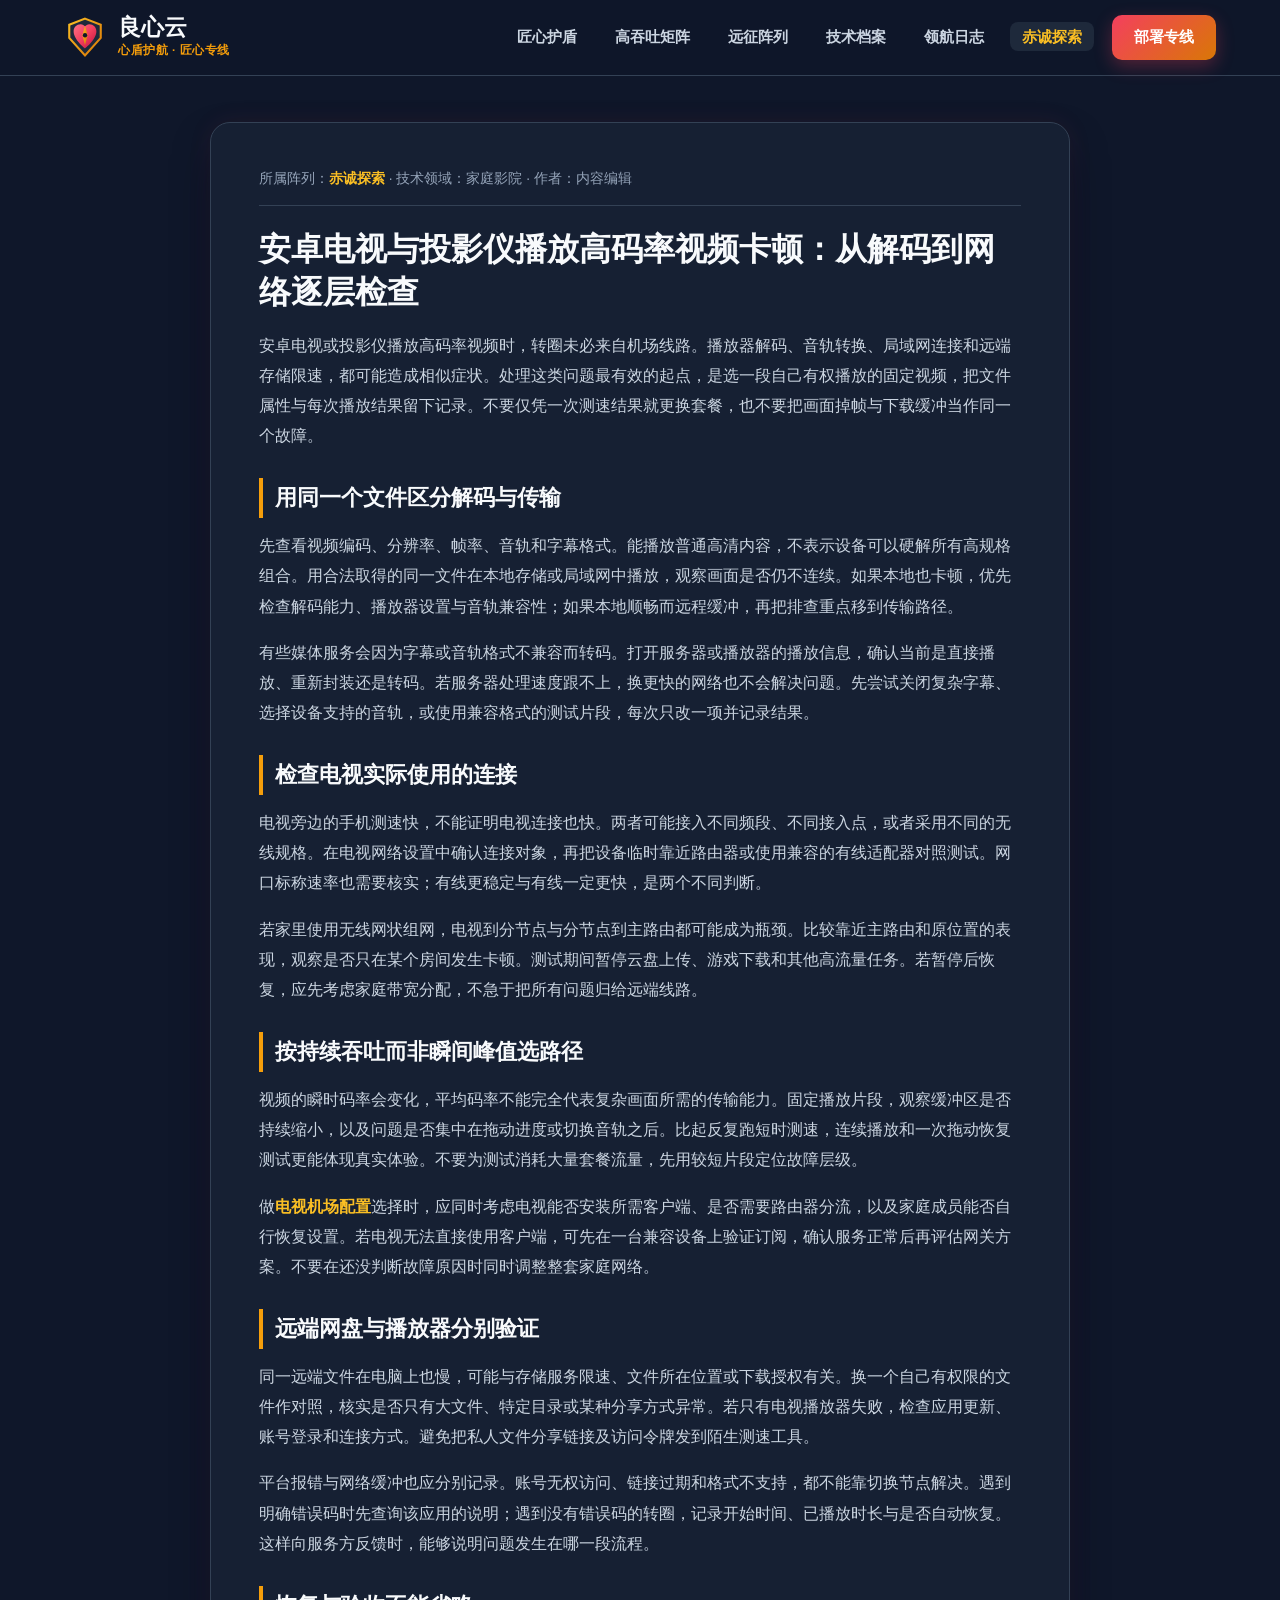
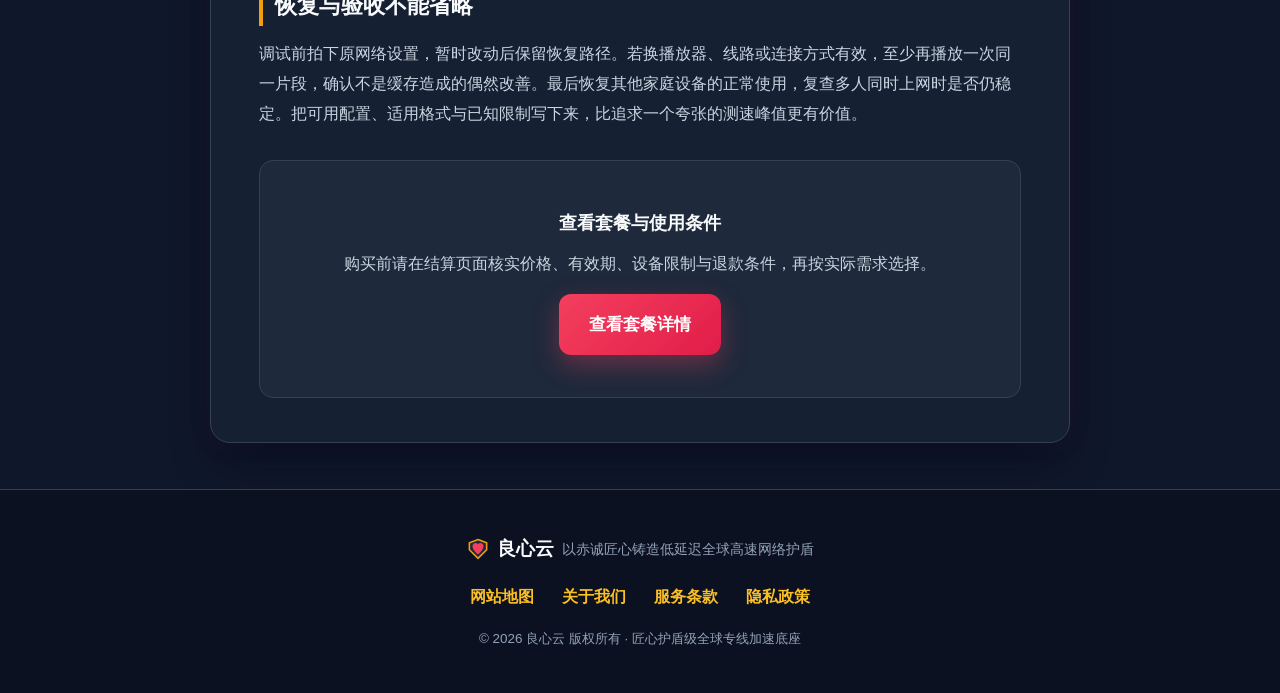
==== commit 32a8c174: "Improve practical airport guides and update recommendation links" ====
--- a/android-tv-projector-4k-remux-streaming.html
+++ b/android-tv-projector-4k-remux-streaming.html
@@ -53,7 +53,7 @@
   <main class="deck-container">
     <article class="quest-article-box">
       <div class="quest-article-meta">
-        <span>所属阵列：<a href="true-quest.html">赤诚探索</a></span> · <span>技术领域：家庭影院</span> · <span>编撰：良心云核心路由研究院</span>
+        <span>所属阵列：<a href="true-quest.html">赤诚探索</a></span> · <span>技术领域：家庭影院</span> · <span>作者：内容编辑</span>
       </div>
       <h1>安卓电视与投影仪播放高码率视频卡顿：从解码到网络逐层检查</h1>
       
@@ -74,10 +74,10 @@
 <h2>恢复与验收不能省略</h2>
 <p>调试前拍下原网络设置，暂时改动后保留恢复路径。若换播放器、线路或连接方式有效，至少再播放一次同一片段，确认不是缓存造成的偶然改善。最后恢复其他家庭设备的正常使用，复查多人同时上网时是否仍稳定。把可用配置、适用格式与已知限制写下来，比追求一个夸张的测速峰值更有价值。</p>
 <div class="quest-cta-banner">
-        <h3>立即部署心盾级IEPL内网专线，畅享4K原盘秒开与NAT全开联机</h3>
-        <p>良心云坚持真带宽零超售与天平级容量保护，为硬核玩家与专业团队提供全天候高速通道。</p>
+        <h3>查看套餐与使用条件</h3>
+        <p>购买前请在结算页面核实价格、有效期、设备限制与退款条件，再按实际需求选择。</p>
         <p style="margin-top:14px;">
-          <a href="https://ww012.twilightaff.com/#/?code=A56DH1Af" rel="nofollow" target="_blank" class="btn-flame-primary">开始免费试用良心云</a>
+          <a href="https://ww012.twilightaff.com/#/?code=A56DH1Af" rel="nofollow" target="_blank" class="btn-flame-primary">查看套餐详情</a>
         </p>
       </div>
     </article>
